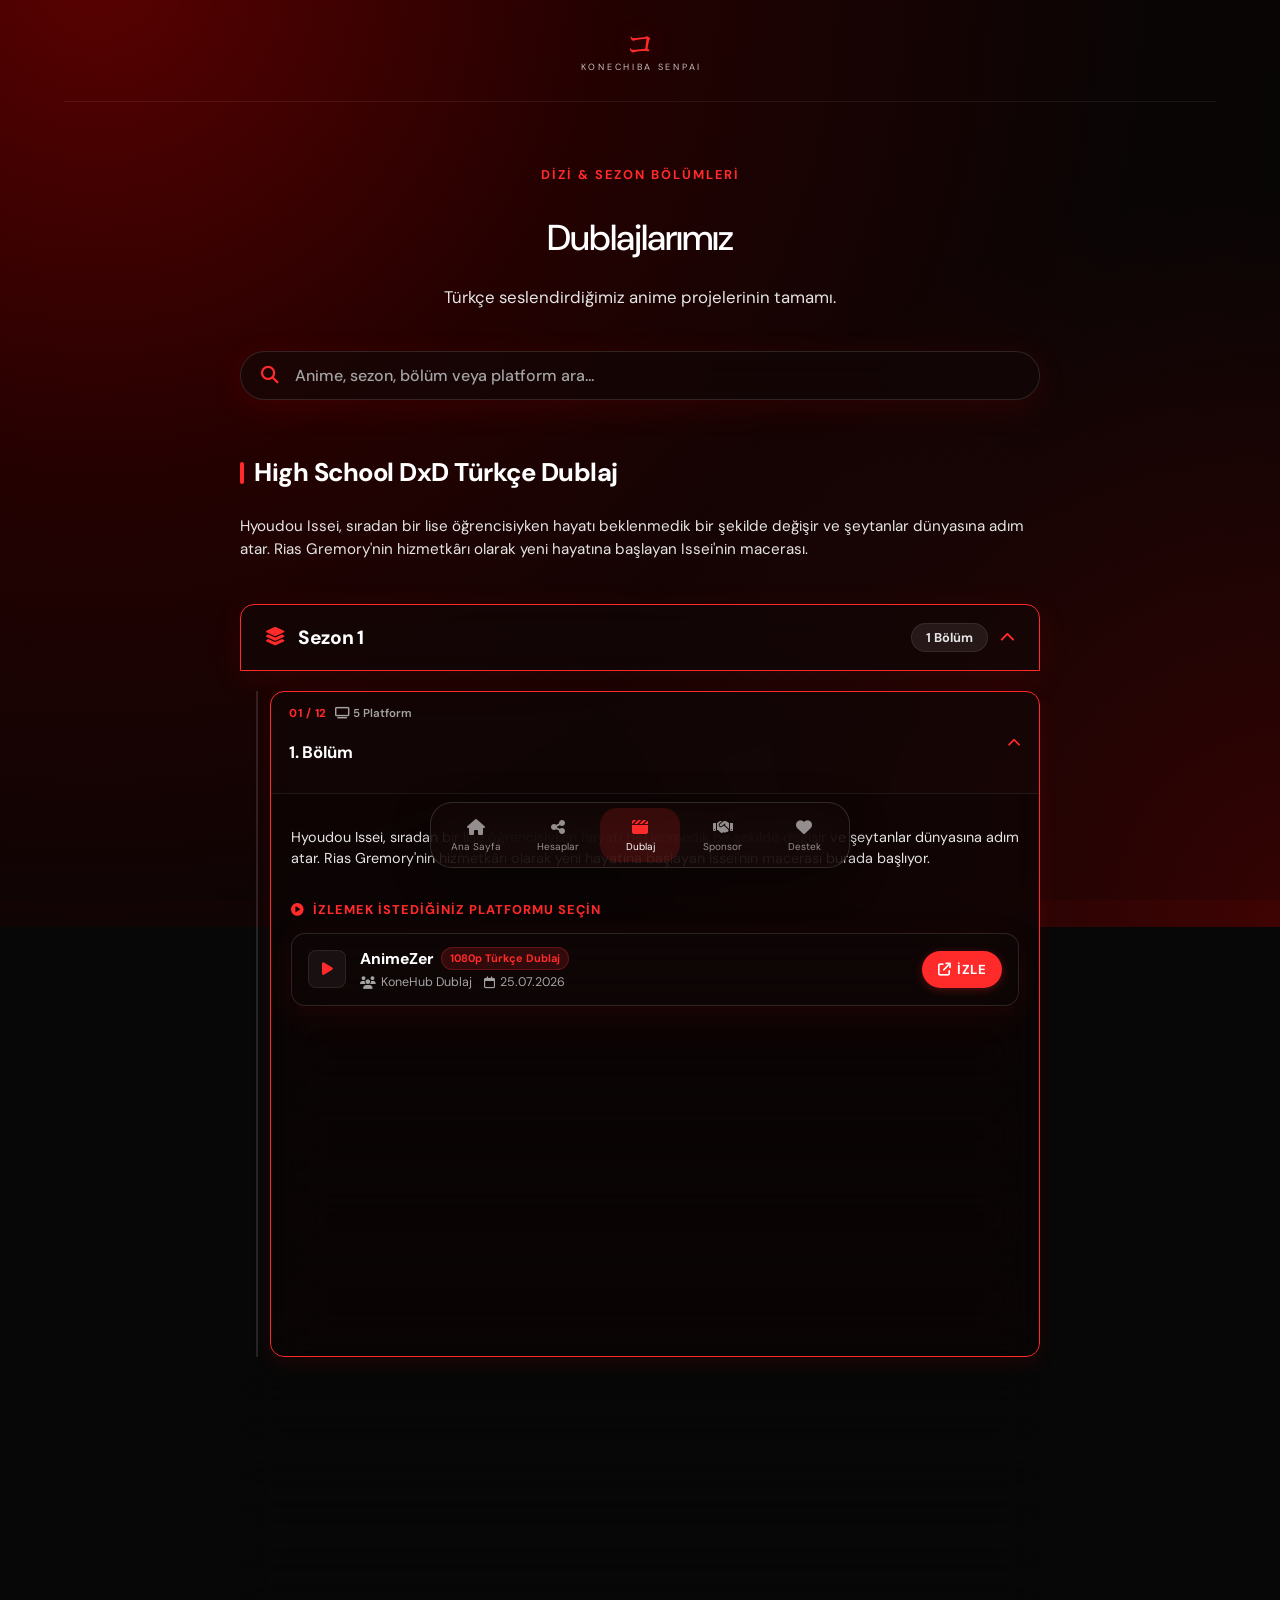
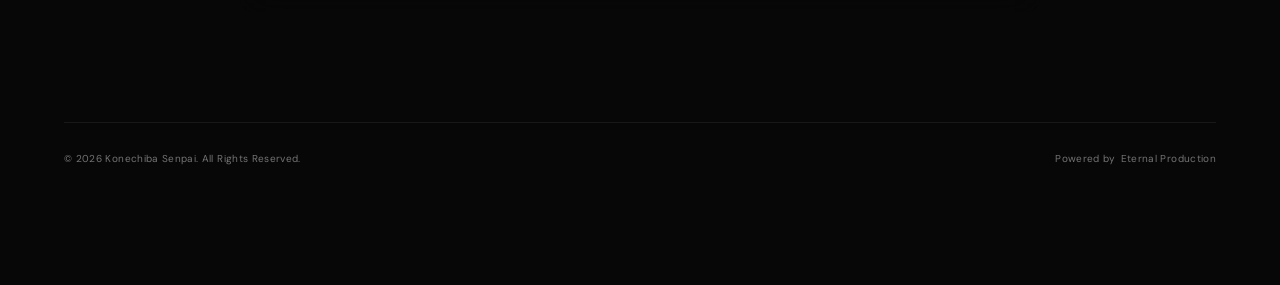
==== dublaj.html @ b1c050c9 "Add files via upload" ====
<!DOCTYPE html>
<html lang="tr">
<head>
<meta charset="UTF-8">
<meta name="viewport" content="width=device-width, initial-scale=1.0, viewport-fit=cover">
<title>Dublajlarımız | Konechiba Senpai</title>
<meta name="description" content="Konechiba Senpai ve Eternal Production tarafından hazırlanan Türkçe anime dublaj projelerinin tam listesi.">

<meta name="theme-color" content="#0a0000">

<link rel="stylesheet" href="css/style.css">
<link rel="stylesheet" href="https://cdnjs.cloudflare.com/ajax/libs/font-awesome/6.5.1/css/all.min.css">
</head>
<body>

<div id="loading-screen" class="loading-screen">
  <div class="loading-mark" aria-hidden="true"></div>
</div>

<div class="backdrop"></div>
<div class="shade"></div>

<div id="app-shell" class="page-shell">

  <header class="topbar">
    <a class="wordmark" href="index.html#ana" aria-label="Konechiba Senpai ana sayfa">
      <span class="wordmark-symbol">コ</span>
      <span class="wordmark-caption">KONECHIBA SENPAI</span>
    </a>
  </header>

<main class="page-content">
    <div class="page-header">
      <p class="page-eyebrow">DİZİ & SEZON BÖLÜMLERİ</p>
      <h1 class="page-title">Dublajlarımız</h1>
      <p class="page-sub">Türkçe seslendirdiğimiz anime projelerinin tamamı.</p>
    </div>

    <!-- Dublaj Arama Çubuğu -->
    <div class="search-container">
      <div class="search-box glass-card">
        <i class="fa-solid fa-magnifying-glass search-icon"></i>
        <input type="text" id="dub-search" class="search-input" placeholder="Anime, sezon, bölüm veya platform ara..." aria-label="Dublaj arama">
        <button id="search-clear" class="search-clear-btn" aria-label="Aramayı temizle" style="display:none;">✕</button>
      </div>
    </div>

    <section id="dub-container" class="dub-container" aria-label="Dublaj projeleri ve sezonlar">
      <!-- JS ile dublaj.js'den otomatik oluşturulur -->
    </section>
  </main>

  <footer class="site-footer">
    <span>© 2026 Konechiba Senpai. All Rights Reserved.</span>
    <span class="powered-by-group"><span class="powered-label">Powered by</span> <a class="powered-by" href="https://www.eternalproduction.net" target="_blank" rel="noopener noreferrer">Eternal Production</a></span>
  </footer>
</div>

<nav class="bottom-nav" aria-label="Ana menü">
  <a class="nav-item" data-nav="home" href="index.html#ana"><span class="nav-icon"><i class="fa-solid fa-house"></i></span><span class="nav-label">Ana Sayfa</span></a>
  <a class="nav-item" data-nav="accounts" href="index.html#hesaplar"><span class="nav-icon"><i class="fa-solid fa-share-nodes"></i></span><span class="nav-label">Hesaplar</span></a>
  <a class="nav-item is-selected" data-nav="dublaj" href="dublaj.html" aria-current="page"><span class="nav-icon"><i class="fa-solid fa-clapperboard"></i></span><span class="nav-label">Dublaj</span></a>
  <a class="nav-item" data-nav="sponsor" href="sponsorlar.html"><span class="nav-icon"><i class="fa-solid fa-handshake"></i></span><span class="nav-label">Sponsor</span></a>
  <a class="nav-item" data-nav="destek" href="destek/konechiba.html"><span class="nav-icon"><i class="fa-solid fa-heart"></i></span><span class="nav-label">Destek</span></a>
</nav>

<div id="toast-stack" class="toast-stack"></div>

<script src="js/common.js"></script>
<script src="js/dublaj.js"></script>
</body>
</html>
---- css/style.css ----
/* ==========================================================================
   style.css — Konechiba Senpai | Eternal Production
   Yeni tasarım: Kırmızı & Siyah (DM Sans + Noto Serif JP)
   ========================================================================== */
@import url("https://fonts.googleapis.com/css2?family=DM+Sans:wght@400;500;600;700&family=Noto+Serif+JP:wght@500;600&display=swap");

:root{
  color-scheme:dark;
  /* Ana palet */
  --background:#070707;--surface:#110909;--text:#fff;--muted:#a3a3a3;
  --accent:#ff2a2a;--accent-hover:#ff4d4d;--accent-glow:rgba(255,42,42,.28);
  --border:rgba(255,255,255,.12);
  --font-main:"DM Sans",sans-serif;
  /* Arka plan ayarları */
  --bg-image:radial-gradient(circle at 100% 100%,rgba(140,0,0,.45) 0%,transparent 45%),radial-gradient(circle at 10% 0%,#6e0000 0%,#2b0000 33%,#0b0505 68%,#050505 100%);
  --bg-x:50%;--bg-y:50%;--bg-zoom:1;--bg-blur:0px;--bg-saturation:1;--shade:.2;
  /* Eski sayfalarla (dublaj, sponsor, destek) uyumluluk */
  --bg-solid:#070707;--text-primary:#fff;--text-secondary:#e5e5e5;--text-muted:#a3a3a3;
  --glass-bg:rgba(17,8,8,.6);--glass-border:rgba(255,255,255,.12);--glass-shadow:0 8px 32px rgba(255,0,0,.1);--glass-blur:blur(18px);
  --side-menu-bg:#0c0303;--card-hover-bg:rgba(255,42,42,.09);--border-light:rgba(255,255,255,.08);
  --transition-fast:.2s cubic-bezier(.4,0,.2,1);--transition-normal:.3s cubic-bezier(.4,0,.2,1);--transition-slow:.5s cubic-bezier(.4,0,.2,1);
  --radius-sm:8px;--radius-md:14px;--radius-lg:14px;--radius-xl:30px;
  font-family:var(--font-main);font-synthesis:none;text-rendering:optimizeLegibility;-webkit-font-smoothing:antialiased;font-optical-sizing:auto
}
*{box-sizing:border-box}
html{min-height:100%;background:var(--background);scroll-behavior:smooth}
body{margin:0;min-height:100svh;color:var(--text);background:var(--background);overflow-x:hidden;font-family:var(--font-main);line-height:1.6}
a{color:inherit}
.backdrop,.shade{position:fixed;inset:-3%;pointer-events:none}
.backdrop{z-index:0;background-image:var(--bg-image);background-repeat:no-repeat;background-size:cover;background-position:var(--bg-x) var(--bg-y);transform:scale(var(--bg-zoom));filter:blur(var(--bg-blur)) saturate(var(--bg-saturation));will-change:transform}
.shade{z-index:1;inset:0;background:rgba(8,8,8,var(--shade))}
.page-shell{position:relative;z-index:2;min-height:100svh;max-width:1440px;margin:auto;padding:0 clamp(22px,5vw,76px) calc(90px + env(safe-area-inset-bottom,0px));display:flex;flex-direction:column}
.topbar{height:102px;display:flex;align-items:center;justify-content:center;position:relative;border-bottom:1px solid rgba(255,255,255,.07)}
.wordmark{color:var(--text);text-decoration:none;display:flex;flex-direction:column;align-items:center;gap:3px}
.wordmark-symbol{font-family:"Noto Serif JP",serif;font-size:30px;line-height:1;font-weight:500;letter-spacing:.02em;color:var(--accent);text-shadow:0 0 24px var(--accent-glow)}
.wordmark-caption{font-size:9px;letter-spacing:.3em;margin-left:.3em;color:rgba(255,255,255,.75)}
main{flex:1;display:grid;place-items:center;padding:58px 0 74px}
main.page-content{display:block;width:100%;max-width:800px;margin:0 auto;padding:50px 0 70px}
.view{width:100%;animation:appear .48s ease both}
.view[hidden]{display:none}
.hero{max-width:530px;margin:0 auto;text-align:center;display:flex;flex-direction:column;align-items:center}
.avatar-wrap{width:118px;height:118px;position:relative;margin-bottom:27px}
.avatar,.avatar-fallback{position:absolute;inset:0;width:100%;height:100%;border-radius:50%;object-fit:cover;border:1px solid rgba(255,255,255,.6);box-shadow:0 12px 38px rgba(0,0,0,.3),0 0 0 6px rgba(255,42,42,.08)}
.avatar-fallback{display:grid;place-items:center;background:linear-gradient(145deg,#3a1010,#110505);color:#eee;font-family:"Noto Serif JP",serif;font-size:43px}
.avatar[hidden]{display:none}
.verified-mark{position:absolute;width:25px;height:25px;right:0;bottom:2px;border-radius:50%;display:grid;place-items:center;background:var(--accent);color:#fff;border:3px solid #111;padding:0;cursor:pointer}
.verified-mark[hidden]{display:none}
.verified-mark:after{content:"";width:8px;height:4px;border-left:1.5px solid;border-bottom:1.5px solid;transform:rotate(-45deg) translate(1px,-1px)}
.eyebrow{font-size:10px;line-height:1.5;letter-spacing:.27em;color:var(--accent);margin:0 0 12px;text-transform:uppercase}
.profile-name{font-size:clamp(28px,5vw,42px);line-height:1.12;letter-spacing:.045em;font-weight:500;margin:0}
.profile-description{max-width:410px;margin:16px 0 0;color:rgba(255,255,255,.68);font-size:15px;line-height:1.8}
.discover-link{margin-top:47px;width:min(100%,470px);min-height:78px;padding:18px 20px 18px 23px;border:1px solid var(--border);border-radius:14px;background:rgba(20,6,6,.5);backdrop-filter:blur(18px);-webkit-backdrop-filter:blur(18px);color:var(--text);display:flex;align-items:center;justify-content:space-between;gap:20px;text-align:left;font:inherit;text-decoration:none;cursor:pointer;transition:background .2s,border-color .2s,transform .2s}
.discover-link:hover{background:rgba(255,42,42,.1);border-color:rgba(255,42,42,.55);transform:translateY(-2px)}
.discover-copy{font-size:13px;line-height:1.65;color:rgba(255,255,255,.78)}
.arrow-icon{width:21px;height:21px;flex:0 0 21px;color:var(--accent);display:grid;place-items:center;font-size:17px}
.accounts-heading{text-align:center;margin:0 auto 33px}
.accounts-title{font-size:clamp(30px,5vw,42px);font-weight:500;letter-spacing:.015em;margin:0}
.accounts-description{font-size:14px;line-height:1.7;color:rgba(255,255,255,.62);margin:12px auto 0;max-width:430px}
.account-list{width:min(100%,520px);margin:0 auto;display:grid;gap:11px}
.account-card{min-height:78px;padding:15px 19px;display:flex;align-items:center;gap:16px;text-decoration:none;color:var(--text);border:1px solid var(--border);border-radius:14px;background:rgba(20,8,8,.6);backdrop-filter:blur(18px);-webkit-backdrop-filter:blur(18px);transition:transform .2s,border-color .2s,background .2s;animation:appear .48s ease both}
.account-card:hover{transform:translateY(-2px);border-color:rgba(255,42,42,.55);background:rgba(255,42,42,.1)}
.account-card[aria-disabled="true"]{opacity:.5;pointer-events:none}
.account-icon{width:40px;height:40px;flex:0 0 40px;display:grid;place-items:center;color:var(--accent);border:1px solid var(--border);border-radius:50%;font-size:17px;overflow:hidden}
.account-icon img{width:100%;height:100%;object-fit:cover}
.account-details{display:flex;flex-direction:column;gap:4px;min-width:0;flex:1}
.account-platform{display:flex;align-items:center;gap:7px;font-size:14px;font-weight:600;line-height:1.35;min-width:0}
.account-subtitle{font-size:12px;line-height:1.4;color:var(--muted);overflow:hidden;text-overflow:ellipsis;white-space:nowrap;max-width:100%}
.account-arrow{width:17px;height:17px;flex:0 0 17px;display:grid;place-items:center;font-size:12px;color:rgba(255,255,255,.45)}
.empty-state{width:min(100%,520px);margin:0 auto;padding:25px;text-align:center;color:var(--muted);border:1px solid var(--border);border-radius:14px;background:rgba(17,8,8,.42);font-size:13px}
.glass-card{background:var(--glass-bg);backdrop-filter:var(--glass-blur);-webkit-backdrop-filter:var(--glass-blur);border:1px solid var(--glass-border);box-shadow:var(--glass-shadow);border-radius:var(--radius-lg);transition:transform var(--transition-normal),background-color var(--transition-normal),border var(--transition-normal),box-shadow var(--transition-normal)}
.site-footer{min-height:73px;display:flex;justify-content:space-between;align-items:center;border-top:1px solid rgba(255,255,255,.07);gap:18px;padding-bottom:env(safe-area-inset-bottom,0px);font-size:10px;letter-spacing:.035em;color:rgba(255,255,255,.44)}
.powered-by-group{display:flex;align-items:center;gap:5px}
.powered-by,.powered-label{color:inherit;text-decoration:none}
.powered-by:hover{color:var(--accent)}
.bottom-nav{position:fixed;z-index:5;bottom:calc(20px + env(safe-area-inset-bottom,0px));left:50%;transform:translateX(-50%);width:min(420px,calc(100% - 28px));height:66px;border:1px solid rgba(255,255,255,.14);border-radius:22px;background:rgba(18,6,6,.8);backdrop-filter:blur(24px);-webkit-backdrop-filter:blur(24px);display:grid;grid-template-columns:repeat(5,1fr);padding:5px;gap:2px;box-shadow:0 12px 38px rgba(0,0,0,.35)}
.nav-item{border:0;border-radius:17px;background:transparent;color:rgba(255,255,255,.55);display:flex;flex-direction:column;align-items:center;justify-content:center;gap:4px;font:inherit;text-decoration:none;cursor:pointer;transition:background .2s,color .2s;min-width:0}
.nav-item:hover{color:var(--text)}
.nav-item.is-selected{background:rgba(255,42,42,.16);color:#fff}
.nav-item.is-selected .nav-icon{color:var(--accent)}
.nav-icon{width:19px;height:19px;display:grid;place-items:center;font-size:16px}
.nav-label{font-size:10px;line-height:1.2}
.nav-item:focus-visible,.discover-link:focus-visible,.account-card:focus-visible,.verified-mark:focus-visible{outline:2px solid var(--accent);outline-offset:3px}
noscript{position:relative;z-index:6;color:var(--text);text-align:center;padding:20px}
.loading-screen{position:fixed;inset:0;background:#070707;display:grid;place-items:center;z-index:9999;transition:opacity .3s,visibility .3s}
.loading-screen.is-hidden{opacity:0;visibility:hidden}
.loading-mark{width:42px;height:42px;border:3px solid rgba(255,255,255,.1);border-top-color:var(--accent);border-radius:50%;animation:spin .8s linear infinite}
@keyframes spin{to{transform:rotate(360deg)}}
@keyframes appear{from{opacity:0;transform:translateY(7px)}to{opacity:1;transform:translateY(0)}}

.page-header {
  text-align: center;
  margin-bottom: 40px;
}

.page-eyebrow {
  font-size: 0.8rem;
  font-weight: 700;
  text-transform: uppercase;
  letter-spacing: 2px;
  color: var(--accent);
  margin-bottom: 8px;
}

.page-title {
  font-size: 2.25rem;
  font-weight: 800;
  letter-spacing: -1px;
  margin-bottom: 12px;
}

.page-sub {
  font-size: 1.05rem;
  color: var(--text-secondary);
}

/* Watch / Primary Buttons */
.btn {
  font-family: var(--font-main);
  font-size: 0.95rem;
  font-weight: 700;
  padding: 12px 24px;
  border-radius: var(--radius-md);
  border: none;
  cursor: pointer;
  display: inline-flex;
  justify-content: center;
  align-items: center;
  gap: 10px;
  text-decoration: none;
  text-align: center;
  width: 100%;
  text-transform: uppercase;
  letter-spacing: 0.5px;
  transition: transform var(--transition-fast), background var(--transition-fast), box-shadow var(--transition-fast);
}

.btn-primary {
  background: var(--accent);
  color: #ffffff;
  box-shadow: 0 4px 14px var(--accent-glow);
}

.btn-primary:hover {
  background: var(--accent-hover);
  transform: translateY(-2px);
  box-shadow: 0 6px 20px var(--accent-glow);
}

.btn-primary:active {
  transform: translateY(0);
}

.btn-ghost {
  background: var(--border-light);
  color: var(--text-muted);
  cursor: not-allowed;
}

/* === SITE FOOTER === */




@keyframes heartBeat {
  0%, 100% { transform: scale(1); }
  50% { transform: scale(1.2); }
}

/* === TOAST NOTIFICATIONS === */
.toast-stack {
  position: fixed;
  bottom: 24px;
  right: 24px;
  z-index: 2000;
  display: flex;
  flex-direction: column;
  gap: 10px;
  pointer-events: none;
  max-width: 320px;
  width: calc(100% - 48px);
}

.toast {
  background: var(--glass-bg);
  backdrop-filter: var(--glass-blur);
  -webkit-backdrop-filter: var(--glass-blur);
  border: 1px solid var(--glass-border);
  box-shadow: var(--glass-shadow);
  padding: 14px 18px;
  border-radius: var(--radius-md);
  font-size: 0.85rem;
  font-weight: 600;
  color: var(--text-primary);
  pointer-events: auto;
  animation: toastIn 0.35s cubic-bezier(0.16, 1, 0.3, 1) forwards;
  display: flex;
  align-items: center;
  border-left: 4px solid var(--accent);
}

.toast.success {
  border-left-color: #10b981;
}

.toast.error {
  border-left-color: #ef4444;
}

@keyframes toastIn {
  from {
    opacity: 0;
    transform: translateY(20px) scale(0.9);
  }
  to {
    opacity: 1;
    transform: translateY(0) scale(1);
  }
}

/* === PLACEHOLDERS === */
.placeholder-note {
  text-align: center;
  color: var(--text-secondary);
  padding: 30px;
  font-weight: 500;
}

/* === SPONSOR GRID & CARDS === */
.sponsor-grid {
  display: grid;
  grid-template-columns: 1fr;
  gap: 24px;
  width: 100%;
}

@media (min-width: 640px) {
  .sponsor-grid {
    grid-template-columns: repeat(2, 1fr);
  }
}

.sponsor-card {
  display: flex;
  flex-direction: column;
  padding: 24px;
  gap: 16px;
  opacity: 0;
  animation: slideInUp 0.6s cubic-bezier(0.16, 1, 0.3, 1) forwards;
  transition: transform var(--transition-normal), box-shadow var(--transition-normal), border-color var(--transition-normal);
}

.sponsor-card:hover {
  transform: translateY(-5px);
  box-shadow: 0 15px 35px rgba(0, 0, 0, 0.15);
  border-color: var(--accent);
}

.sponsor-header {
  display: flex;
  align-items: center;
  gap: 16px;
}

.sponsor-logo {
  width: 56px;
  height: 56px;
  border-radius: 50%;
  object-fit: cover;
  border: 2px solid var(--glass-border);
  background: var(--glass-bg);
  flex-shrink: 0;
}

.sponsor-logo-fallback {
  width: 56px;
  height: 56px;
  border-radius: 50%;
  background: var(--border-light);
  display: flex;
  justify-content: center;
  align-items: center;
  font-size: 1.5rem;
  color: var(--accent);
  flex-shrink: 0;
}

.sponsor-title {
  font-size: 1.25rem;
  font-weight: 700;
  letter-spacing: -0.3px;
  color: var(--text-primary);
}

.sponsor-body {
  flex-grow: 1;
}

.sponsor-desc {
  font-size: 0.95rem;
  color: var(--text-secondary);
  line-height: 1.55;
}

.sponsor-footer {
  margin-top: 8px;
}

.sponsor-link-btn {
  width: 100%;
}

/* === DUBLAJ SEARCH & ACCORDION STYLES === */
.search-container {
  margin-bottom: 32px;
  width: 100%;
}

.search-box {
  display: flex;
  align-items: center;
  padding: 12px 20px;
  gap: 14px;
  border-radius: var(--radius-xl);
  transition: border-color var(--transition-fast), box-shadow var(--transition-fast);
}

.search-box:focus-within {
  border-color: var(--accent);
  box-shadow: 0 0 20px var(--accent-glow);
}

.search-icon {
  font-size: 1.1rem;
  color: var(--accent);
}

.search-input {
  flex-grow: 1;
  background: transparent;
  border: none;
  outline: none;
  color: var(--text-primary);
  font-family: var(--font-main);
  font-size: 1rem;
  font-weight: 500;
}

.search-input::placeholder {
  color: var(--text-muted);
}

.search-clear-btn {
  background: var(--border-light);
  border: none;
  color: var(--text-muted);
  width: 28px;
  height: 28px;
  border-radius: 50%;
  cursor: pointer;
  display: flex;
  justify-content: center;
  align-items: center;
  font-size: 0.85rem;
  transition: background var(--transition-fast), color var(--transition-fast);
}

.search-clear-btn:hover {
  background: var(--accent);
  color: #ffffff;
}

/* Anime Container */
.dub-container {
  display: flex;
  flex-direction: column;
  gap: 36px;
  width: 100%;
}

.anime-group {
  display: flex;
  flex-direction: column;
  gap: 20px;
}

.anime-header {
  margin-bottom: 8px;
}

.anime-title {
  font-size: 1.6rem;
  font-weight: 800;
  letter-spacing: -0.5px;
  color: var(--text-primary);
  display: flex;
  align-items: center;
  gap: 10px;
}

.anime-title::before {
  content: "";
  display: inline-block;
  width: 4px;
  height: 22px;
  background: var(--accent);
  border-radius: 2px;
}

.anime-desc {
  font-size: 0.95rem;
  color: var(--text-secondary);
  margin-top: 6px;
  line-height: 1.5;
}

/* Season Accordions */
.seasons-list {
  display: flex;
  flex-direction: column;
  gap: 18px;
}

.season-accordion {
  display: flex;
  flex-direction: column;
  border-radius: var(--radius-lg);
}

.season-header {
  width: 100%;
  display: flex;
  justify-content: space-between;
  align-items: center;
  padding: 18px 24px;
  background: var(--glass-bg);
  border: 1px solid var(--glass-border);
  color: var(--text-primary);
  font-family: var(--font-main);
  cursor: pointer;
  outline: none;
  text-align: left;
  border-radius: var(--radius-lg);
  transition: background var(--transition-fast), border-color var(--transition-fast), transform var(--transition-fast);
}

.season-header:hover {
  border-color: var(--accent);
  background: var(--card-hover-bg);
  transform: translateY(-2px);
}

.season-title-group {
  display: flex;
  align-items: center;
  gap: 12px;
}

.season-icon {
  color: var(--accent);
  font-size: 1.15rem;
}

.season-name {
  font-size: 1.2rem;
  font-weight: 800;
  letter-spacing: -0.3px;
}

.season-meta-group {
  display: flex;
  align-items: center;
  gap: 12px;
}

.season-count-badge {
  font-size: 0.8rem;
  font-weight: 700;
  padding: 5px 14px;
  border-radius: var(--radius-xl);
  background: var(--border-light);
  color: var(--text-secondary);
  border: 1px solid var(--border-light);
}

.season-chevron {
  font-size: 0.95rem;
  color: var(--text-muted);
  transition: transform var(--transition-normal);
}

.season-accordion.is-open .season-chevron {
  transform: rotate(180deg);
  color: var(--accent);
}

.season-accordion.is-open .season-header {
  border-bottom-left-radius: 0;
  border-bottom-right-radius: 0;
  border-color: var(--accent);
}

.season-content {
  display: none;
  padding: 16px 0 0 0;
}

.season-accordion.is-open .season-content {
  display: block;
}

/* Episodes List within Season */
.episodes-list {
  display: flex;
  flex-direction: column;
  gap: 14px;
  padding-left: 12px;
  border-left: 2px solid var(--glass-border);
  margin-top: 4px;
  margin-left: 16px;
}

/* Episode Accordion */
.episode-accordion {
  display: flex;
  flex-direction: column;
  border-radius: var(--radius-md);
  overflow: hidden;
  transition: border-color var(--transition-fast), box-shadow var(--transition-fast);
}

.episode-header {
  width: 100%;
  display: flex;
  justify-content: space-between;
  align-items: center;
  padding: 14px 18px;
  background: transparent;
  border: none;
  color: var(--text-primary);
  font-family: var(--font-main);
  cursor: pointer;
  outline: none;
  text-align: left;
  transition: background var(--transition-fast);
}

.episode-header:hover {
  background: var(--card-hover-bg);
}

.episode-header-left {
  display: flex;
  align-items: center;
  gap: 14px;
  flex-grow: 1;
}

.episode-thumb {
  width: 64px;
  height: 48px;
  object-fit: cover;
  border-radius: var(--radius-sm);
  border: 1px solid var(--glass-border);
  flex-shrink: 0;
}

.episode-title-group {
  display: flex;
  flex-direction: column;
  gap: 3px;
}

.episode-top-meta {
  display: flex;
  align-items: center;
  gap: 8px;
}

.ep-code-badge {
  font-size: 0.72rem;
  font-weight: 800;
  text-transform: uppercase;
  color: var(--accent);
  letter-spacing: 0.5px;
}

.ep-sites-count {
  font-size: 0.72rem;
  font-weight: 600;
  color: var(--text-muted);
  display: inline-flex;
  align-items: center;
  gap: 4px;
}

.episode-title {
  font-size: 1.05rem;
  font-weight: 700;
  letter-spacing: -0.2px;
  color: var(--text-primary);
}

.episode-header-right {
  display: flex;
  align-items: center;
  margin-left: 12px;
}

.episode-chevron {
  font-size: 0.85rem;
  color: var(--text-muted);
  transition: transform var(--transition-normal);
}

.episode-accordion.is-open {
  border-color: var(--accent);
  box-shadow: 0 6px 20px rgba(255, 0, 0, 0.1);
}

.episode-accordion.is-open .episode-chevron {
  transform: rotate(180deg);
  color: var(--accent);
}

.episode-content {
  display: none;
  border-top: 1px solid var(--border-light);
  background: rgba(0, 0, 0, 0.25);
}

.episode-accordion.is-open .episode-content {
  display: block;
}

.episode-content-inner {
  padding: 18px 20px;
  display: flex;
  flex-direction: column;
  gap: 16px;
}

.episode-desc {
  font-size: 0.9rem;
  color: var(--text-secondary);
  line-height: 1.5;
}

/* Streaming Sites Section inside Episode */
.sites-section {
  display: flex;
  flex-direction: column;
  gap: 12px;
}

.sites-section-title {
  font-size: 0.8rem;
  font-weight: 800;
  text-transform: uppercase;
  letter-spacing: 1px;
  color: var(--accent);
  display: flex;
  align-items: center;
  gap: 8px;
}

.sites-grid {
  display: grid;
  grid-template-columns: 1fr;
  gap: 10px;
}

/* Site Option Card Link */
.site-card-item {
  display: flex;
  justify-content: space-between;
  align-items: center;
  padding: 12px 16px;
  text-decoration: none;
  color: var(--text-primary);
  border-radius: var(--radius-md);
  border: 1px solid var(--glass-border);
  background: var(--glass-bg);
  transition: transform var(--transition-fast), border-color var(--transition-fast), background var(--transition-fast), box-shadow var(--transition-fast);
}

.site-card-item:hover {
  transform: translateY(-2px);
  border-color: var(--accent);
  background: var(--card-hover-bg);
  box-shadow: 0 6px 20px var(--accent-glow);
}

.site-card-item.disabled {
  opacity: 0.6;
  cursor: not-allowed;
  pointer-events: none;
}

.site-card-left {
  display: flex;
  align-items: center;
  gap: 14px;
}

.site-logo-wrapper {
  width: 38px;
  height: 38px;
  border-radius: var(--radius-sm);
  background: rgba(255, 255, 255, 0.05);
  border: 1px solid var(--border-light);
  display: flex;
  justify-content: center;
  align-items: center;
  overflow: hidden;
  flex-shrink: 0;
}

.site-logo-img {
  width: 26px;
  height: 26px;
  object-fit: contain;
}

.site-logo-fallback {
  width: 100%;
  height: 100%;
  display: flex;
  justify-content: center;
  align-items: center;
  color: var(--accent);
  font-size: 0.9rem;
}

.site-info-group {
  display: flex;
  flex-direction: column;
  gap: 2px;
}

.site-name-row {
  display: flex;
  align-items: center;
  gap: 8px;
}

.site-name-title {
  font-size: 0.98rem;
  font-weight: 800;
  color: var(--text-primary);
}

.site-badge.quality {
  font-size: 0.68rem;
  font-weight: 700;
  padding: 2px 8px;
  border-radius: var(--radius-xl);
  background: rgba(255, 51, 51, 0.15);
  color: var(--accent);
  border: 1px solid rgba(255, 51, 51, 0.25);
}

.site-meta-sub {
  display: flex;
  align-items: center;
  gap: 12px;
  font-size: 0.78rem;
  color: var(--text-muted);
}

.site-sub-item {
  display: flex;
  align-items: center;
  gap: 5px;
}

.site-card-right {
  flex-shrink: 0;
  margin-left: 12px;
}

.site-watch-btn {
  font-size: 0.82rem;
  font-weight: 800;
  padding: 8px 16px;
  border-radius: var(--radius-xl);
  background: var(--accent);
  color: #ffffff;
  display: inline-flex;
  align-items: center;
  gap: 6px;
  text-transform: uppercase;
  letter-spacing: 0.5px;
  box-shadow: 0 2px 10px var(--accent-glow);
  transition: transform var(--transition-fast), background var(--transition-fast);
}

.site-card-item:hover .site-watch-btn {
  background: var(--accent-hover);
  transform: scale(1.05);
}

.site-watch-btn.disabled {
  background: var(--border-light);
  color: var(--text-muted);
  box-shadow: none;
}

.placeholder-note.small {
  padding: 16px;
  font-size: 0.88rem;
}

/* === MAINTENANCE SCREEN === */
.maintenance-screen {
  position: fixed;
  top: 0;
  left: 0;
  right: 0;
  bottom: 0;
  background: var(--bg-image), var(--background);
  display: flex;
  justify-content: center;
  align-items: center;
  z-index: 10000;
  padding: 24px;
  overflow-y: auto;
}

.maintenance-card {
  max-width: 550px;
  width: 100%;
  padding: 40px 32px;
  text-align: center;
  display: flex;
  flex-direction: column;
  align-items: center;
  gap: 20px;
  box-shadow: 0 20px 50px rgba(0, 0, 0, 0.4);
}

.maintenance-icon-wrapper {
  width: 80px;
  height: 80px;
  border-radius: 50%;
  background: var(--accent-glow);
  display: flex;
  justify-content: center;
  align-items: center;
  margin-bottom: 8px;
}

.maintenance-gear {
  font-size: 2.5rem;
  color: var(--accent);
  animation: rotateGear 8s linear infinite;
}

@keyframes rotateGear {
  from { transform: rotate(0deg); }
  to { transform: rotate(360deg); }
}

.maintenance-title {
  font-size: 2rem;
  font-weight: 800;
  color: var(--text-primary);
  letter-spacing: -0.5px;
}

.maintenance-message {
  font-size: 1.05rem;
  color: var(--text-secondary);
  line-height: 1.6;
}

.maintenance-badge {
  display: inline-flex;
  align-items: center;
  gap: 8px;
  padding: 8px 18px;
  border-radius: var(--radius-xl);
  background: var(--border-light);
  color: var(--accent);
  font-weight: 700;
  font-size: 0.9rem;
  border: 1px solid var(--glass-border);
}

.maintenance-contact {
  margin-top: 10px;
  width: 100%;
}


/* === ÜST SINIF DÜZELTMELERİ === */
.toast-stack{bottom:calc(100px + env(safe-area-inset-bottom,0px)) !important}
.page-title{font-weight:500}
.page-eyebrow{color:var(--accent)}
@media(min-width:900px){main{padding-bottom:110px}main.page-content{padding-bottom:110px}.bottom-nav{bottom:32px}.hero{transform:translateY(-10px)}}
@media(max-width:600px){
  .account-list{gap:10px}
  .account-card{min-height:72px;padding:13px 15px;gap:13px}
  .account-icon{width:38px;height:38px;flex-basis:38px}
  .account-platform{font-size:13px}
  .account-subtitle{font-size:11px}
  .page-shell{padding:0 18px calc(90px + env(safe-area-inset-bottom,0px))}
  .topbar{height:82px}
  main{padding:48px 0 122px}
  main.page-content{padding:34px 0 110px}
  .avatar-wrap{width:104px;height:104px;margin-bottom:24px}
  .profile-name{font-size:30px}
  .profile-description{font-size:14px;margin-top:13px}
  .discover-link{margin-top:35px;padding:16px 17px;min-height:74px}
  .discover-copy{font-size:12px}
  .accounts-heading{margin-bottom:25px}
  .accounts-title{font-size:32px}
  .accounts-description{font-size:13px}
  .site-footer{font-size:9px;min-height:59px;flex-direction:column;justify-content:center;gap:7px;padding:12px 0 calc(12px + env(safe-area-inset-bottom,0px));text-align:center}
  .powered-by-group{justify-content:center;flex-wrap:wrap;row-gap:3px}
  .bottom-nav{bottom:calc(12px + env(safe-area-inset-bottom,0px));height:64px}
  .episodes-list {
    margin-left: 8px;
    padding-left: 8px;
  }

  .episode-header {
    padding: 12px 14px;
  }

  .episode-thumb {
    width: 52px;
    height: 40px;
  }

  .episode-title {
    font-size: 0.95rem;
  }

  .site-card-item {
    flex-direction: column;
    align-items: flex-start;
    gap: 12px;
  }

  .site-card-right {
    margin-left: 0;
    width: 100%;
  }

  .site-watch-btn {
    width: 100%;
    justify-content: center;
  }

  .sponsor-card {
    padding: 16px;
    gap: 12px;
  }

  .sponsor-title {
    font-size: 1.1rem;
  }

  .sponsor-desc {
    font-size: 0.88rem;
  }

  .sponsor-logo, .sponsor-logo-fallback {
    width: 46px;
    height: 46px;
  }

}
@media(prefers-reduced-motion:reduce){*,*::before,*::after{scroll-behavior:auto!important;animation-duration:.01ms!important;animation-iteration-count:1!important;transition-duration:.01ms!important}}
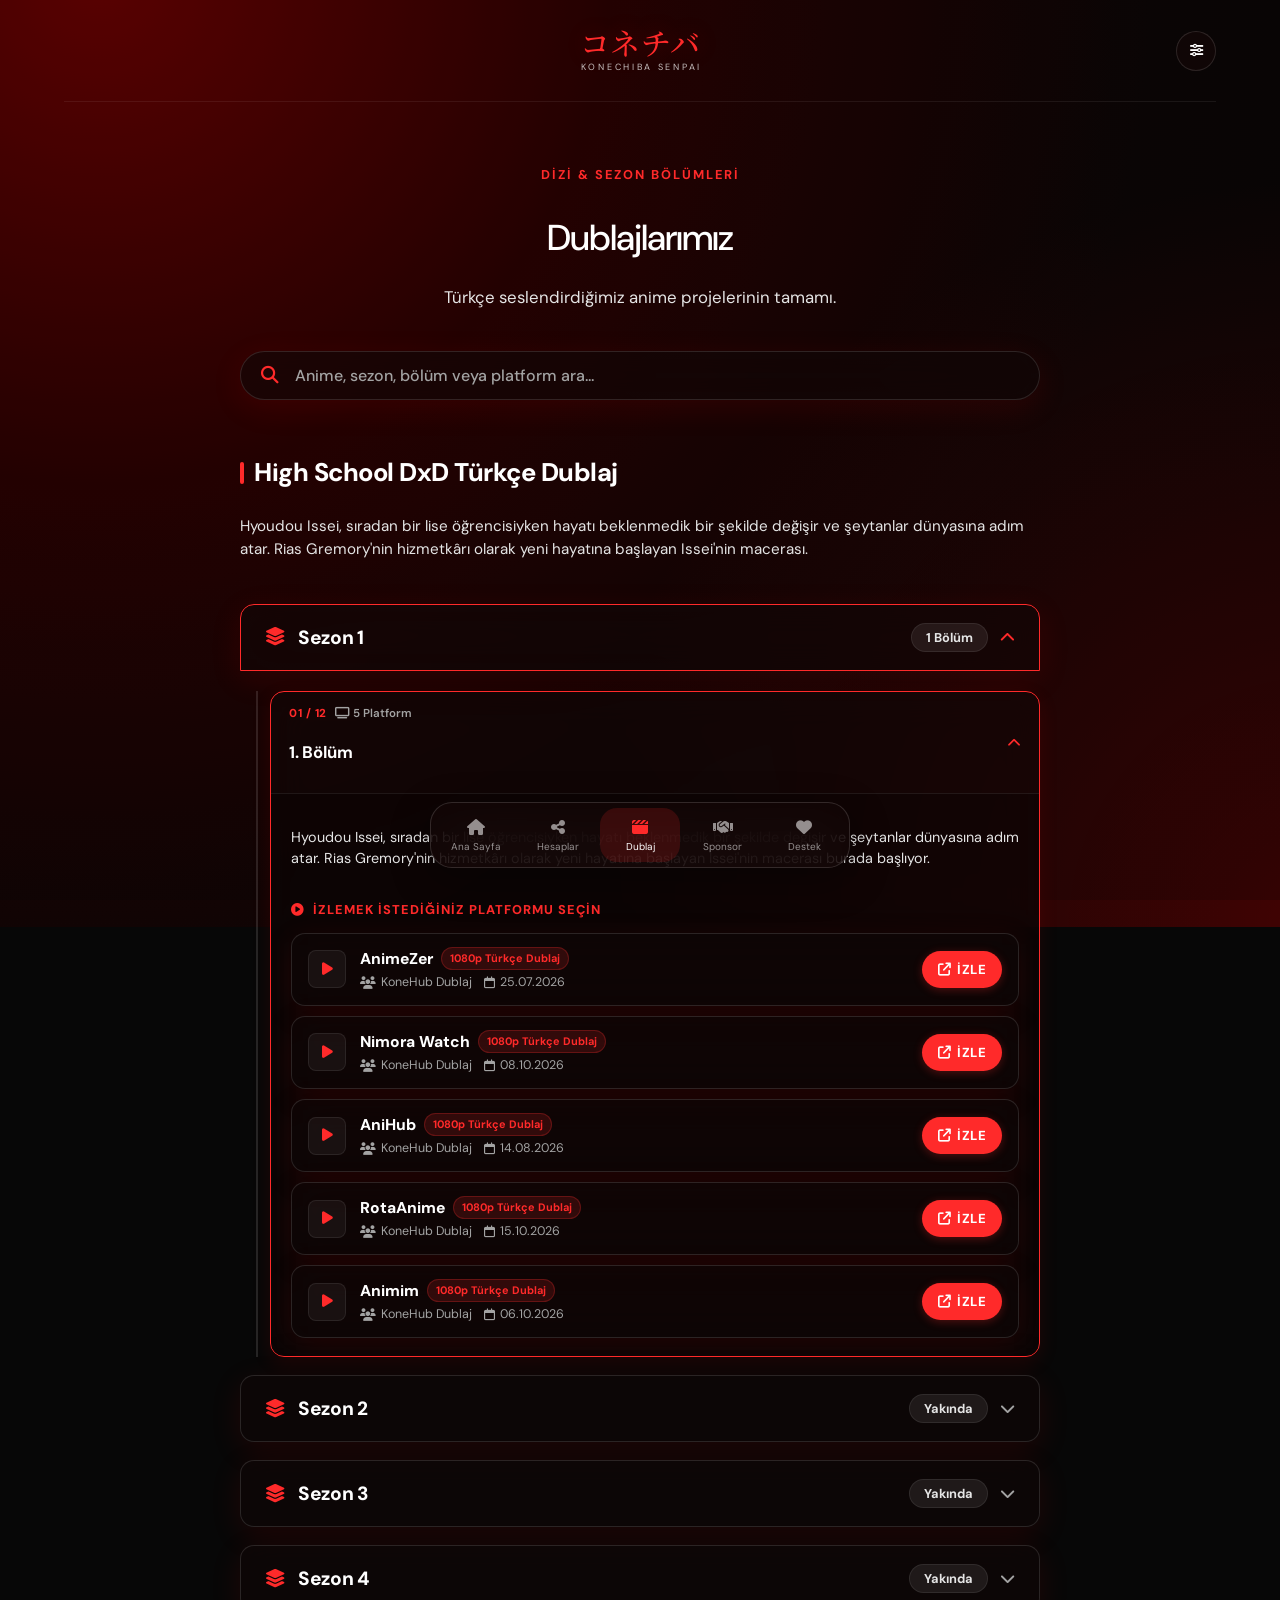
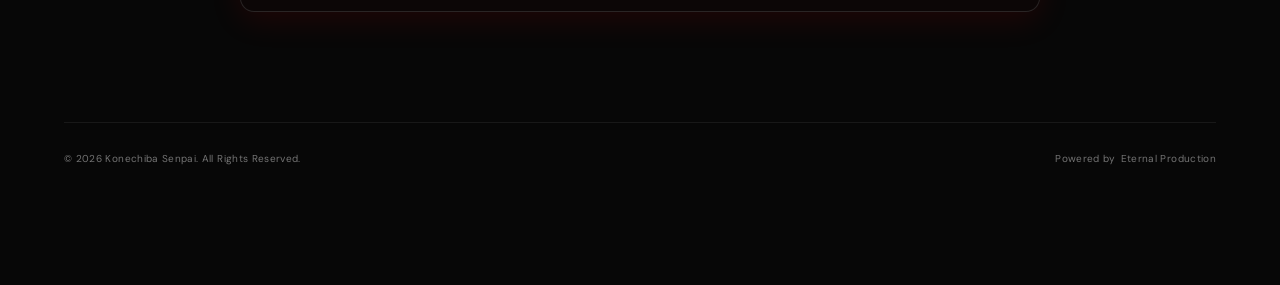
==== commit 4c9dbf56: "Use Japanese Konechiba wordmark" ====
--- a/dublaj.html
+++ b/dublaj.html
@@ -24,7 +24,7 @@
 
   <header class="topbar">
     <a class="wordmark" href="index.html#ana" aria-label="Konechiba Senpai ana sayfa">
-      <span class="wordmark-symbol">コ</span>
+      <span class="wordmark-symbol">コネチバ</span>
       <span class="wordmark-caption">KONECHIBA SENPAI</span>
     </a>
   </header>
--- a/css/style.css
+++ b/css/style.css
@@ -244,8 +244,8 @@
   flex-direction: column;
   padding: 24px;
   gap: 16px;
-  opacity: 0;
-  animation: slideInUp 0.6s cubic-bezier(0.16, 1, 0.3, 1) forwards;
+  opacity: 1;
+  animation: appear 0.48s ease both;
   transition: transform var(--transition-normal), box-shadow var(--transition-normal), border-color var(--transition-normal);
 }
 
@@ -972,3 +972,20 @@
 
 }
 @media(prefers-reduced-motion:reduce){*,*::before,*::after{scroll-behavior:auto!important;animation-duration:.01ms!important;animation-iteration-count:1!important;transition-duration:.01ms!important}}
+
+
+/* === USER BACKGROUND CONTROLS === */
+.topbar{z-index:10}
+.background-settings-toggle{position:absolute;right:0;top:50%;transform:translateY(-50%);width:40px;height:40px;border:1px solid var(--border);border-radius:50%;background:rgba(20,8,8,.72);color:var(--text);display:grid;place-items:center;cursor:pointer}
+.background-settings-toggle:hover,.background-settings-toggle[aria-expanded="true"]{color:var(--accent);border-color:var(--accent)}
+.background-settings-panel{position:fixed;z-index:20;top:calc(82px + env(safe-area-inset-top,0px));right:clamp(14px,5vw,76px);width:min(340px,calc(100vw - 28px));padding:20px;border:1px solid var(--border);border-radius:16px;background:rgba(15,7,7,.96);backdrop-filter:blur(22px);-webkit-backdrop-filter:blur(22px);box-shadow:0 18px 50px rgba(0,0,0,.45);color:var(--text)}
+.background-settings-panel[hidden]{display:none}
+.background-settings-panel h2{font-size:16px;margin:0 0 14px}
+.background-settings-panel label{display:block;font-size:12px;color:var(--muted);margin:12px 0 6px}
+.background-settings-panel input[type=url],.background-settings-panel input[type=file]{width:100%;font:inherit;font-size:13px;color:var(--text)}
+.background-settings-panel input[type=url]{padding:10px 11px;border:1px solid var(--border);border-radius:9px;background:rgba(255,255,255,.05)}
+.background-settings-panel input[type=range]{width:100%;accent-color:var(--accent)}
+.background-settings-actions{display:flex;gap:9px;margin-top:16px}
+.background-settings-actions button{flex:1;padding:9px;border:1px solid var(--border);border-radius:9px;background:rgba(255,255,255,.06);color:var(--text);font:inherit;font-size:12px;cursor:pointer}
+.background-settings-actions button:hover{border-color:var(--accent)}
+@media(max-width:600px){.background-settings-toggle{right:0;width:36px;height:36px}.background-settings-panel{top:calc(72px + env(safe-area-inset-top,0px));right:14px}.wordmark{transform:translateX(-16px)}}
